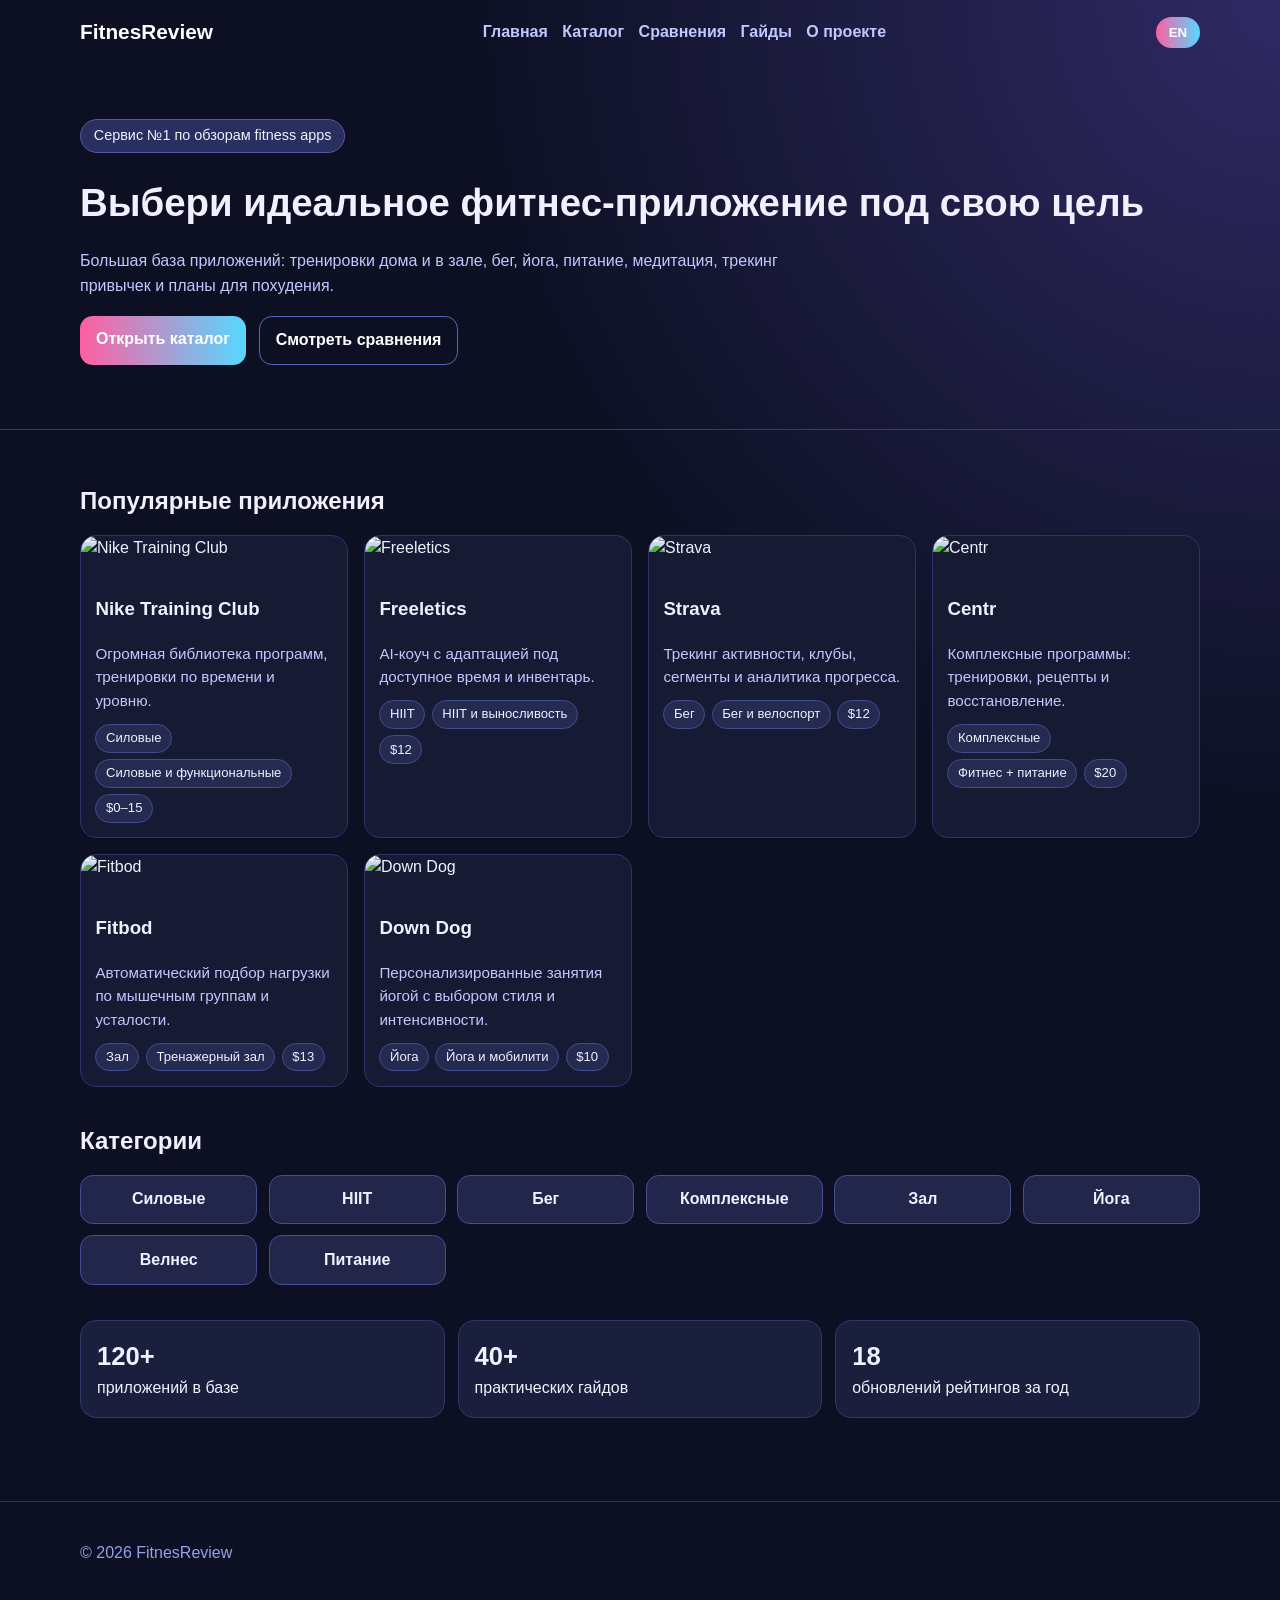
==== index.html @ 7e5b4d59 "Create bilingual multi-page fitness app review website" ====
<!doctype html>
<html lang="ru">
  <head>
    <meta charset="UTF-8" />
    <meta name="viewport" content="width=device-width, initial-scale=1.0" />
    <title>FitnesReview — Обзор фитнес‑приложений</title>
    <link rel="stylesheet" href="styles.css" />
  </head>
  <body data-page="home">
    <header class="hero">
      <nav class="top-nav container">
        <a href="index.html" class="brand">FitnesReview</a>
        <div class="nav-links">
          <a data-i18n="nav.home" href="index.html">Главная</a>
          <a data-i18n="nav.catalog" href="apps.html">Каталог</a>
          <a data-i18n="nav.compare" href="compare.html">Сравнения</a>
          <a data-i18n="nav.guides" href="guides.html">Гайды</a>
          <a data-i18n="nav.about" href="about.html">О проекте</a>
        </div>
        <button id="langToggle" class="lang-toggle">EN</button>
      </nav>
      <section class="container hero-content">
        <p class="badge" data-i18n="hero.badge">Сервис №1 по обзорам fitness apps</p>
        <h1 data-i18n="hero.title">Выбери идеальное фитнес‑приложение под свою цель</h1>
        <p class="hero-lead" data-i18n="hero.lead">
          Большая база приложений: тренировки дома и в зале, бег, йога, питание,
          медитация, трекинг привычек и планы для похудения.
        </p>
        <div class="hero-actions">
          <a href="apps.html" class="btn btn-primary" data-i18n="hero.primary">Открыть каталог</a>
          <a href="compare.html" class="btn btn-secondary" data-i18n="hero.secondary">Смотреть сравнения</a>
        </div>
      </section>
    </header>

    <main class="container space-y">
      <section>
        <h2 data-i18n="section.popular">Популярные приложения</h2>
        <div id="featuredGrid" class="cards-grid"></div>
      </section>

      <section>
        <h2 data-i18n="section.categories">Категории</h2>
        <div id="categoryGrid" class="category-grid"></div>
      </section>

      <section class="stats-panel">
        <div>
          <strong>120+</strong>
          <span data-i18n="stats.apps">приложений в базе</span>
        </div>
        <div>
          <strong>40+</strong>
          <span data-i18n="stats.guides">практических гайдов</span>
        </div>
        <div>
          <strong>18</strong>
          <span data-i18n="stats.updated">обновлений рейтингов за год</span>
        </div>
      </section>
    </main>

    <footer class="footer">
      <div class="container">
        <p>© 2026 FitnesReview</p>
      </div>
    </footer>

    <script src="data.js"></script>
    <script src="script.js"></script>
  </body>
</html>
---- styles.css ----
:root {
  --bg: #0d1023;
  --panel: #171a33;
  --text: #eff1ff;
  --muted: #c1c7ff;
  --accent: #ff5fa2;
  --accent2: #56d8ff;
}

* { box-sizing: border-box; }
body {
  margin: 0;
  font-family: Inter, Segoe UI, Roboto, Arial, sans-serif;
  color: var(--text);
  background: radial-gradient(circle at top right, #2f2a64, var(--bg) 40%);
  line-height: 1.55;
}

.container {
  width: min(1120px, 92vw);
  margin: 0 auto;
}

.top-nav {
  display: flex;
  align-items: center;
  justify-content: space-between;
  padding: 1rem 0;
  gap: 1rem;
}

.brand {
  color: #fff;
  text-decoration: none;
  font-weight: 800;
  font-size: 1.3rem;
}

.nav-links {
  display: flex;
  gap: .9rem;
  flex-wrap: wrap;
}

.nav-links a {
  color: var(--muted);
  text-decoration: none;
  font-weight: 600;
}

.nav-links a:hover { color: #fff; }

.lang-toggle {
  border: 0;
  background: linear-gradient(90deg, var(--accent), var(--accent2));
  color: #fff;
  padding: .5rem .8rem;
  border-radius: 999px;
  font-weight: 700;
  cursor: pointer;
}

.hero,
.sub-hero {
  padding-bottom: 1rem;
  border-bottom: 1px solid #373c6e;
}

.hero-content { padding: 2.5rem 0 3rem; }
.hero h1,
.sub-hero h1 { font-size: clamp(2rem, 3vw, 3.1rem); margin: .4rem 0 1rem; }
.hero-lead { max-width: 760px; color: var(--muted); }

.badge {
  display: inline-block;
  background: #2a2f5f;
  border: 1px solid #4f57a6;
  padding: .3rem .8rem;
  border-radius: 999px;
  font-size: .9rem;
}

.hero-actions { display: flex; gap: .8rem; flex-wrap: wrap; margin-top: 1.1rem; }

.btn {
  text-decoration: none;
  border-radius: .8rem;
  padding: .7rem 1rem;
  font-weight: 700;
}

.btn-primary { background: linear-gradient(90deg, var(--accent), var(--accent2)); color: #fff; }
.btn-secondary { border: 1px solid #5c64bc; color: #fff; }

.space-y { padding: 2rem 0 3rem; }
.space-y section { margin-bottom: 2.2rem; }

h2 { margin-bottom: 1rem; }

.cards-grid {
  display: grid;
  grid-template-columns: repeat(auto-fit, minmax(240px, 1fr));
  gap: 1rem;
}

.card {
  background: var(--panel);
  border: 1px solid #2d336a;
  border-radius: 1rem;
  overflow: hidden;
}

.card img {
  width: 100%;
  height: 170px;
  object-fit: cover;
}

.card .content { padding: .9rem; }
.card p { color: var(--muted); margin: .4rem 0 0; font-size: .95rem; }

.meta {
  margin-top: .7rem;
  display: flex;
  flex-wrap: wrap;
  gap: .4rem;
}

.chip {
  background: #252a50;
  border: 1px solid #424b8c;
  border-radius: 999px;
  padding: .2rem .6rem;
  font-size: .82rem;
}

.category-grid {
  display: grid;
  grid-template-columns: repeat(auto-fit, minmax(160px, 1fr));
  gap: .7rem;
}

.category-pill {
  text-align: center;
  border-radius: .8rem;
  padding: .7rem;
  border: 1px solid #454e96;
  background: #21264a;
  font-weight: 700;
}

.stats-panel {
  display: grid;
  grid-template-columns: repeat(3, 1fr);
  gap: .8rem;
}

.stats-panel > div,
.info-panel {
  background: #1a1f3d;
  border-radius: 1rem;
  border: 1px solid #323768;
  padding: 1rem;
}

.stats-panel strong { font-size: 1.6rem; display: block; }

.footer {
  border-top: 1px solid #2e3362;
  color: #97a0ec;
  padding: 1.4rem 0;
}

.compare-table {
  width: 100%;
  border-collapse: collapse;
  background: #191e3a;
  border: 1px solid #2f3768;
  border-radius: 1rem;
  overflow: hidden;
}

.compare-table th,
.compare-table td {
  padding: .8rem;
  border-bottom: 1px solid #2f3768;
  text-align: left;
}

.filter-bar {
  display: flex;
  align-items: center;
  gap: .8rem;
}

select {
  background: #21264a;
  color: #fff;
  border: 1px solid #4a54a0;
  padding: .4rem;
  border-radius: .5rem;
}

@media (max-width: 760px) {
  .stats-panel { grid-template-columns: 1fr; }
  .top-nav { flex-direction: column; align-items: flex-start; }
}
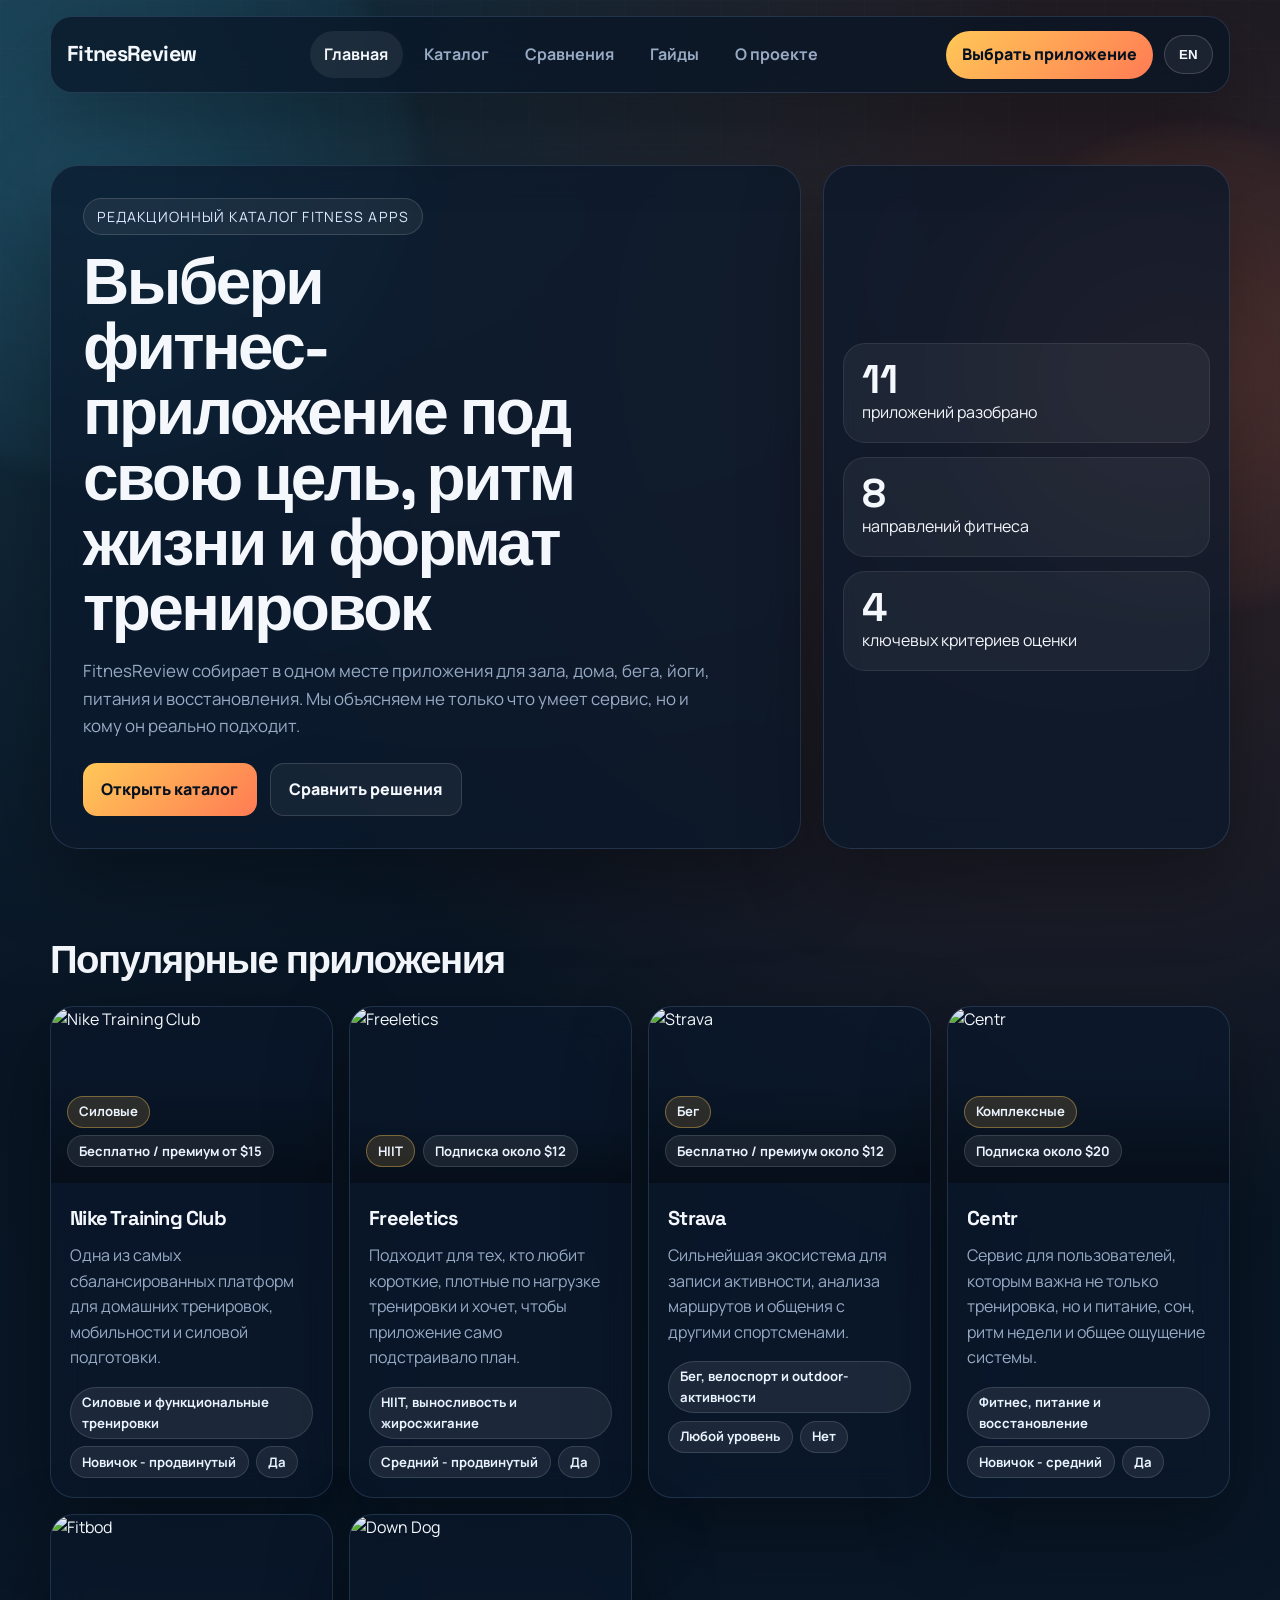
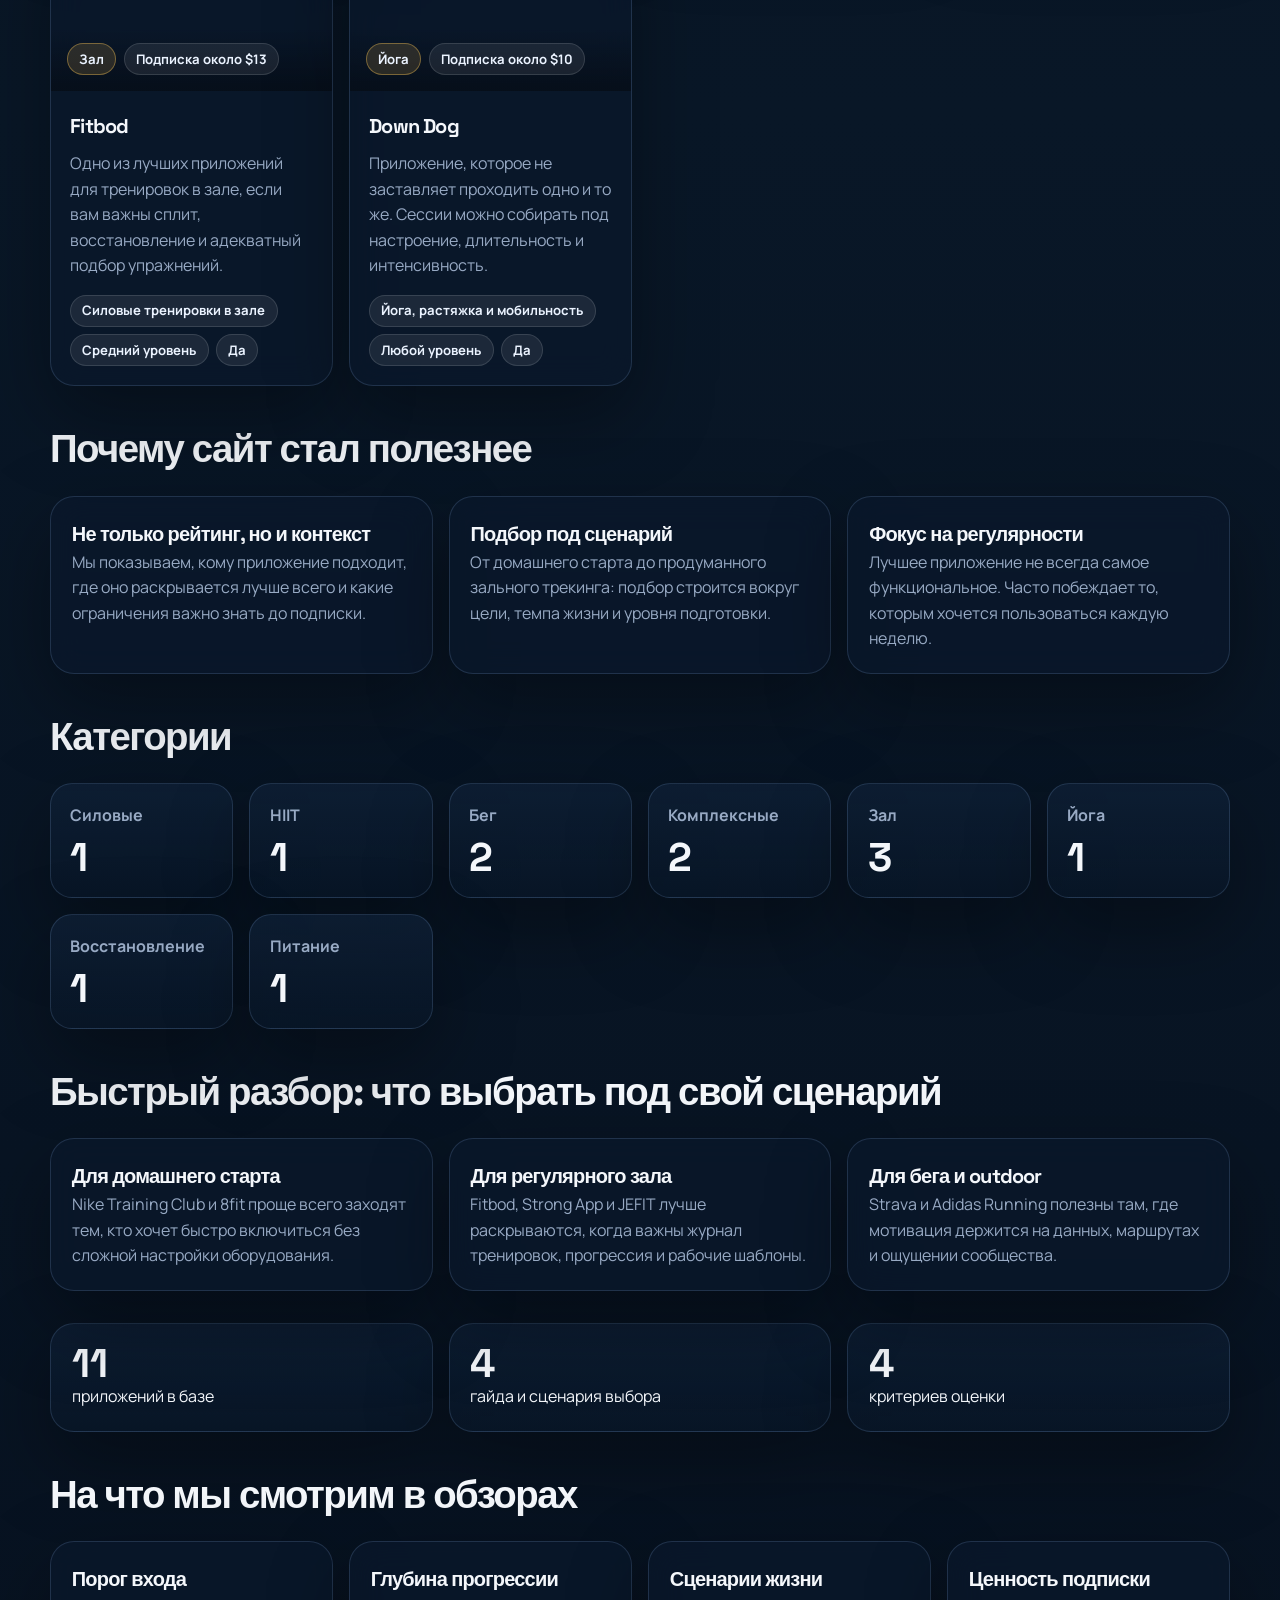
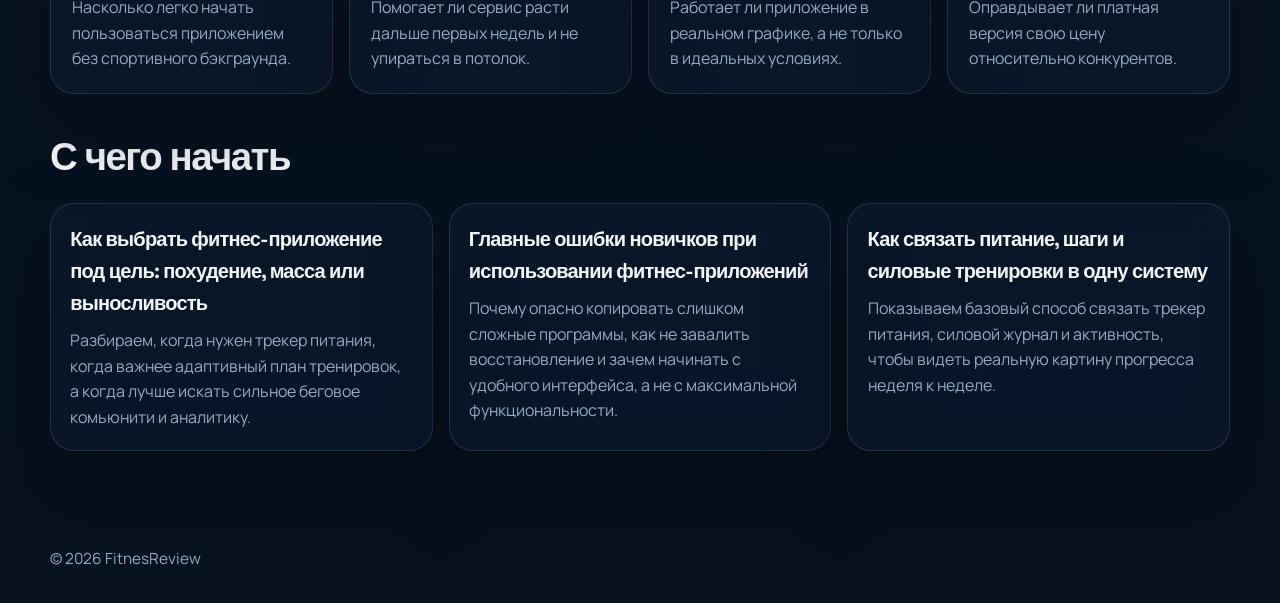
==== commit 4501d6bf: "Добавил изменения" ====
--- a/index.html
+++ b/index.html
@@ -3,33 +3,65 @@
   <head>
     <meta charset="UTF-8" />
     <meta name="viewport" content="width=device-width, initial-scale=1.0" />
-    <title>FitnesReview — Обзор фитнес‑приложений</title>
+    <title>FitnesReview - Обзор фитнес-приложений</title>
+    <link rel="preconnect" href="https://fonts.googleapis.com" />
+    <link rel="preconnect" href="https://fonts.gstatic.com" crossorigin />
+    <link
+      href="https://fonts.googleapis.com/css2?family=Manrope:wght@400;500;600;700;800&family=Space+Grotesk:wght@500;700&display=swap"
+      rel="stylesheet"
+    />
     <link rel="stylesheet" href="styles.css" />
   </head>
   <body data-page="home">
+    <div class="site-bg" aria-hidden="true">
+      <span class="bg-orb bg-orb-1"></span>
+      <span class="bg-orb bg-orb-2"></span>
+      <span class="bg-grid"></span>
+    </div>
+
     <header class="hero">
       <nav class="top-nav container">
         <a href="index.html" class="brand">FitnesReview</a>
         <div class="nav-links">
-          <a data-i18n="nav.home" href="index.html">Главная</a>
-          <a data-i18n="nav.catalog" href="apps.html">Каталог</a>
-          <a data-i18n="nav.compare" href="compare.html">Сравнения</a>
-          <a data-i18n="nav.guides" href="guides.html">Гайды</a>
-          <a data-i18n="nav.about" href="about.html">О проекте</a>
+          <a data-page="home" data-i18n="nav.home" href="index.html">Главная</a>
+          <a data-page="apps" data-i18n="nav.catalog" href="apps.html">Каталог</a>
+          <a data-page="compare" data-i18n="nav.compare" href="compare.html">Сравнения</a>
+          <a data-page="guides" data-i18n="nav.guides" href="guides.html">Гайды</a>
+          <a data-page="about" data-i18n="nav.about" href="about.html">О проекте</a>
         </div>
-        <button id="langToggle" class="lang-toggle">EN</button>
+        <div class="nav-actions">
+          <a class="nav-cta" data-i18n="nav.cta" href="apps.html">Выбрать приложение</a>
+          <button id="langToggle" class="lang-toggle" type="button">EN</button>
+        </div>
       </nav>
+
       <section class="container hero-content">
-        <p class="badge" data-i18n="hero.badge">Сервис №1 по обзорам fitness apps</p>
-        <h1 data-i18n="hero.title">Выбери идеальное фитнес‑приложение под свою цель</h1>
-        <p class="hero-lead" data-i18n="hero.lead">
-          Большая база приложений: тренировки дома и в зале, бег, йога, питание,
-          медитация, трекинг привычек и планы для похудения.
-        </p>
-        <div class="hero-actions">
-          <a href="apps.html" class="btn btn-primary" data-i18n="hero.primary">Открыть каталог</a>
-          <a href="compare.html" class="btn btn-secondary" data-i18n="hero.secondary">Смотреть сравнения</a>
+        <div class="hero-copy">
+          <p class="badge" data-i18n="hero.badge">Редакционный каталог fitness apps</p>
+          <h1 data-i18n="hero.title">Выбери фитнес-приложение под свою цель, ритм жизни и формат тренировок</h1>
+          <p class="hero-lead" data-i18n="hero.lead">
+            FitnesReview собирает в одном месте приложения для зала, дома, бега, йоги, питания и восстановления. Мы объясняем не только что умеет сервис, но и кому он реально подходит.
+          </p>
+          <div class="hero-actions">
+            <a href="apps.html" class="btn btn-primary" data-i18n="hero.primary">Открыть каталог</a>
+            <a href="compare.html" class="btn btn-secondary" data-i18n="hero.secondary">Сравнить решения</a>
+          </div>
         </div>
+
+        <aside class="hero-panel">
+          <div class="hero-stat">
+            <strong>11</strong>
+            <span data-i18n="hero.stat1">приложений разобрано</span>
+          </div>
+          <div class="hero-stat">
+            <strong>8</strong>
+            <span data-i18n="hero.stat2">направлений фитнеса</span>
+          </div>
+          <div class="hero-stat">
+            <strong>4</strong>
+            <span data-i18n="hero.stat3">ключевых критериев оценки</span>
+          </div>
+        </aside>
       </section>
     </header>
 
@@ -40,23 +72,43 @@
       </section>
 
       <section>
+        <h2 data-i18n="section.highlights">Почему сайт стал полезнее</h2>
+        <div id="highlightsGrid" class="info-grid"></div>
+      </section>
+
+      <section>
         <h2 data-i18n="section.categories">Категории</h2>
         <div id="categoryGrid" class="category-grid"></div>
       </section>
 
+      <section>
+        <h2 data-i18n="section.spotlight">Быстрый разбор: что выбрать под свой сценарий</h2>
+        <div id="spotlightGrid" class="info-grid spotlight-grid"></div>
+      </section>
+
       <section class="stats-panel">
         <div>
-          <strong>120+</strong>
+          <strong>11</strong>
           <span data-i18n="stats.apps">приложений в базе</span>
         </div>
         <div>
-          <strong>40+</strong>
-          <span data-i18n="stats.guides">практических гайдов</span>
+          <strong>4</strong>
+          <span data-i18n="stats.guides">гайда и сценария выбора</span>
         </div>
         <div>
-          <strong>18</strong>
-          <span data-i18n="stats.updated">обновлений рейтингов за год</span>
+          <strong>4</strong>
+          <span data-i18n="stats.updated">критериев оценки</span>
         </div>
+      </section>
+
+      <section>
+        <h2 data-i18n="section.metrics">На что мы смотрим в обзорах</h2>
+        <div id="metricsGrid" class="info-grid metrics-grid"></div>
+      </section>
+
+      <section>
+        <h2 data-i18n="section.guides">С чего начать</h2>
+        <div id="guidesPreview" class="cards-grid"></div>
       </section>
     </main>
 
--- a/styles.css
+++ b/styles.css
@@ -1,207 +1,681 @@
 :root {
-  --bg: #0d1023;
-  --panel: #171a33;
-  --text: #eff1ff;
-  --muted: #c1c7ff;
-  --accent: #ff5fa2;
-  --accent2: #56d8ff;
-}
-
-* { box-sizing: border-box; }
+  --bg: #07111f;
+  --bg-soft: #0d1b30;
+  --panel: rgba(10, 24, 43, 0.72);
+  --panel-strong: rgba(12, 28, 48, 0.92);
+  --panel-border: rgba(158, 197, 255, 0.16);
+  --text: #f4f7fb;
+  --muted: #98aac4;
+  --accent: #ff7b54;
+  --accent-soft: #ffc857;
+  --accent-cold: #56d5ff;
+  --shadow: 0 30px 80px rgba(0, 0, 0, 0.34);
+}
+
+* {
+  box-sizing: border-box;
+}
+
+html {
+  scroll-behavior: smooth;
+}
+
 body {
   margin: 0;
-  font-family: Inter, Segoe UI, Roboto, Arial, sans-serif;
+  min-height: 100vh;
+  font-family: "Manrope", "Segoe UI", sans-serif;
+  line-height: 1.6;
   color: var(--text);
-  background: radial-gradient(circle at top right, #2f2a64, var(--bg) 40%);
-  line-height: 1.55;
+  background:
+    radial-gradient(circle at top left, rgba(86, 213, 255, 0.18), transparent 26%),
+    radial-gradient(circle at 85% 10%, rgba(255, 123, 84, 0.18), transparent 24%),
+    linear-gradient(180deg, #08121f 0%, #091727 45%, #07111f 100%);
+  overflow-x: hidden;
+}
+
+a {
+  color: inherit;
+}
+
+img {
+  display: block;
+}
+
+.site-bg {
+  position: fixed;
+  inset: 0;
+  pointer-events: none;
+  overflow: hidden;
+  z-index: -1;
+}
+
+.bg-orb {
+  position: absolute;
+  border-radius: 999px;
+  filter: blur(10px);
+  opacity: 0.75;
+  animation: floatOrb 16s ease-in-out infinite;
+}
+
+.bg-orb-1 {
+  width: 38rem;
+  height: 38rem;
+  left: -12rem;
+  top: -8rem;
+  background: radial-gradient(circle, rgba(86, 213, 255, 0.22), rgba(86, 213, 255, 0));
+}
+
+.bg-orb-2 {
+  width: 30rem;
+  height: 30rem;
+  right: -10rem;
+  top: 8rem;
+  background: radial-gradient(circle, rgba(255, 123, 84, 0.22), rgba(255, 123, 84, 0));
+  animation-delay: -7s;
+}
+
+.bg-grid {
+  position: absolute;
+  inset: 0;
+  background-image:
+    linear-gradient(rgba(255, 255, 255, 0.035) 1px, transparent 1px),
+    linear-gradient(90deg, rgba(255, 255, 255, 0.035) 1px, transparent 1px);
+  background-size: 48px 48px;
+  mask-image: linear-gradient(180deg, rgba(255, 255, 255, 0.35), transparent 75%);
 }
 
 .container {
-  width: min(1120px, 92vw);
+  width: min(1180px, calc(100vw - 32px));
   margin: 0 auto;
 }
 
 .top-nav {
+  position: sticky;
+  top: 16px;
+  z-index: 10;
   display: flex;
   align-items: center;
   justify-content: space-between;
-  padding: 1rem 0;
   gap: 1rem;
+  padding: 0.85rem 1rem;
+  margin-top: 1rem;
+  border: 1px solid var(--panel-border);
+  border-radius: 22px;
+  background: rgba(8, 20, 37, 0.72);
+  box-shadow: var(--shadow);
+  backdrop-filter: blur(18px);
 }
 
 .brand {
-  color: #fff;
+  text-decoration: none;
+  font-family: "Space Grotesk", sans-serif;
+  font-size: 1.35rem;
+  font-weight: 700;
+  letter-spacing: -0.03em;
+}
+
+.nav-links {
+  display: flex;
+  gap: 0.45rem;
+  flex-wrap: wrap;
+  justify-content: center;
+}
+
+.nav-links a,
+.nav-cta,
+.lang-toggle {
+  border-radius: 999px;
+  transition: 0.25s ease;
+}
+
+.nav-links a {
+  padding: 0.65rem 0.9rem;
+  text-decoration: none;
+  color: var(--muted);
+  font-weight: 700;
+}
+
+.nav-links a:hover,
+.nav-links a.is-active {
+  color: var(--text);
+  background: rgba(255, 255, 255, 0.07);
+}
+
+.nav-actions {
+  display: flex;
+  align-items: center;
+  gap: 0.65rem;
+}
+
+.nav-cta {
+  text-decoration: none;
+  padding: 0.7rem 1rem;
+  font-weight: 800;
+  color: #05111f;
+  background: linear-gradient(135deg, var(--accent-soft), var(--accent));
+}
+
+.nav-cta:hover,
+.btn:hover {
+  transform: translateY(-1px);
+  filter: brightness(1.05);
+}
+
+.lang-toggle {
+  border: 1px solid rgba(255, 255, 255, 0.16);
+  background: rgba(255, 255, 255, 0.06);
+  color: var(--text);
+  padding: 0.7rem 0.9rem;
+  font-weight: 800;
+  cursor: pointer;
+}
+
+.hero,
+.sub-hero {
+  padding-bottom: 1.5rem;
+}
+
+.hero-content,
+.sub-hero-content {
+  padding: 4.5rem 0 2rem;
+}
+
+.hero-content {
+  display: grid;
+  grid-template-columns: minmax(0, 1.2fr) minmax(300px, 0.65fr);
+  gap: 1.4rem;
+  align-items: stretch;
+}
+
+.hero-copy,
+.hero-panel,
+.info-panel,
+.card,
+.app-review-card,
+.compare-table {
+  border: 1px solid var(--panel-border);
+  background: var(--panel);
+  box-shadow: var(--shadow);
+  backdrop-filter: blur(16px);
+}
+
+.hero-copy {
+  padding: 2rem;
+  border-radius: 28px;
+}
+
+.hero-panel {
+  display: grid;
+  gap: 0.9rem;
+  padding: 1.2rem;
+  border-radius: 28px;
+  align-content: center;
+}
+
+.hero-stat {
+  padding: 1rem 1.1rem;
+  border-radius: 22px;
+  background: rgba(255, 255, 255, 0.05);
+  border: 1px solid rgba(255, 255, 255, 0.08);
+}
+
+.hero-stat strong,
+.stats-panel strong,
+.category-pill strong {
+  display: block;
+  font-family: "Space Grotesk", sans-serif;
+  font-size: clamp(1.8rem, 4vw, 2.5rem);
+  line-height: 1;
+}
+
+.badge,
+.eyebrow {
+  display: inline-flex;
+  align-items: center;
+  gap: 0.4rem;
+  padding: 0.4rem 0.8rem;
+  border-radius: 999px;
+  border: 1px solid rgba(255, 255, 255, 0.14);
+  background: rgba(255, 255, 255, 0.06);
+  color: #dce8ff;
+  font-size: 0.88rem;
+  text-transform: uppercase;
+  letter-spacing: 0.08em;
+}
+
+.eyebrow {
+  margin-bottom: 0.7rem;
+}
+
+h1,
+h2,
+h3,
+h4 {
+  margin: 0;
+  letter-spacing: -0.04em;
+}
+
+h1,
+h2,
+h3 {
+  font-family: "Space Grotesk", sans-serif;
+}
+
+h1 {
+  margin-top: 0.9rem;
+  font-size: clamp(2.3rem, 5vw, 4.8rem);
+  line-height: 1.02;
+  max-width: 12ch;
+}
+
+h2 {
+  margin-bottom: 1rem;
+  font-size: clamp(1.5rem, 3vw, 2.4rem);
+}
+
+h3 {
+  font-size: 1.25rem;
+}
+
+p {
+  margin: 0;
+}
+
+.hero-lead,
+.sub-hero-lead,
+.review-summary,
+.card p,
+.info-panel p,
+.footer {
+  color: var(--muted);
+}
+
+.hero-lead,
+.sub-hero-lead {
+  max-width: 64ch;
+  margin-top: 1rem;
+  font-size: 1.06rem;
+}
+
+.hero-actions {
+  display: flex;
+  flex-wrap: wrap;
+  gap: 0.8rem;
+  margin-top: 1.5rem;
+}
+
+.btn {
+  display: inline-flex;
+  align-items: center;
+  justify-content: center;
+  min-height: 48px;
+  padding: 0.8rem 1.15rem;
+  border-radius: 14px;
   text-decoration: none;
   font-weight: 800;
-  font-size: 1.3rem;
-}
-
-.nav-links {
+  transition: 0.25s ease;
+}
+
+.btn-primary {
+  color: #06111f;
+  background: linear-gradient(135deg, var(--accent-soft), var(--accent));
+}
+
+.btn-secondary {
+  border: 1px solid rgba(255, 255, 255, 0.14);
+  background: rgba(255, 255, 255, 0.05);
+}
+
+.space-y {
+  padding: 1.5rem 0 4rem;
+}
+
+.space-y section {
+  margin-bottom: 2rem;
+}
+
+.cards-grid,
+.info-grid,
+.apps-review-grid,
+.review-grid,
+.review-columns {
+  display: grid;
+  gap: 1rem;
+}
+
+.cards-grid {
+  grid-template-columns: repeat(auto-fit, minmax(250px, 1fr));
+}
+
+.info-grid,
+.metrics-grid,
+.spotlight-grid {
+  grid-template-columns: repeat(auto-fit, minmax(220px, 1fr));
+}
+
+.apps-review-grid {
+  grid-template-columns: 1fr;
+}
+
+.card,
+.info-panel,
+.app-review-card {
+  border-radius: 24px;
+  overflow: hidden;
+}
+
+.card {
+  transition: transform 0.28s ease, border-color 0.28s ease, box-shadow 0.28s ease;
+}
+
+.card:hover,
+.app-review-card:hover,
+.info-panel:hover {
+  transform: translateY(-4px);
+  border-color: rgba(255, 255, 255, 0.22);
+}
+
+.card-media {
+  position: relative;
+  aspect-ratio: 16 / 10;
+  overflow: hidden;
+}
+
+.card img,
+.app-review-head img {
+  width: 100%;
+  height: 100%;
+  object-fit: cover;
+}
+
+.card img {
+  transition: transform 0.6s ease;
+}
+
+.card:hover img {
+  transform: scale(1.04);
+}
+
+.card-overlay {
+  position: absolute;
+  inset: auto 0 0 0;
   display: flex;
-  gap: .9rem;
+  gap: 0.45rem;
   flex-wrap: wrap;
-}
-
-.nav-links a {
-  color: var(--muted);
-  text-decoration: none;
-  font-weight: 600;
-}
-
-.nav-links a:hover { color: #fff; }
-
-.lang-toggle {
-  border: 0;
-  background: linear-gradient(90deg, var(--accent), var(--accent2));
-  color: #fff;
-  padding: .5rem .8rem;
-  border-radius: 999px;
-  font-weight: 700;
-  cursor: pointer;
-}
-
-.hero,
-.sub-hero {
-  padding-bottom: 1rem;
-  border-bottom: 1px solid #373c6e;
-}
-
-.hero-content { padding: 2.5rem 0 3rem; }
-.hero h1,
-.sub-hero h1 { font-size: clamp(2rem, 3vw, 3.1rem); margin: .4rem 0 1rem; }
-.hero-lead { max-width: 760px; color: var(--muted); }
-
-.badge {
-  display: inline-block;
-  background: #2a2f5f;
-  border: 1px solid #4f57a6;
-  padding: .3rem .8rem;
-  border-radius: 999px;
-  font-size: .9rem;
-}
-
-.hero-actions { display: flex; gap: .8rem; flex-wrap: wrap; margin-top: 1.1rem; }
-
-.btn {
-  text-decoration: none;
-  border-radius: .8rem;
-  padding: .7rem 1rem;
-  font-weight: 700;
-}
-
-.btn-primary { background: linear-gradient(90deg, var(--accent), var(--accent2)); color: #fff; }
-.btn-secondary { border: 1px solid #5c64bc; color: #fff; }
-
-.space-y { padding: 2rem 0 3rem; }
-.space-y section { margin-bottom: 2.2rem; }
-
-h2 { margin-bottom: 1rem; }
-
-.cards-grid {
-  display: grid;
-  grid-template-columns: repeat(auto-fit, minmax(240px, 1fr));
-  gap: 1rem;
-}
-
-.card {
-  background: var(--panel);
-  border: 1px solid #2d336a;
-  border-radius: 1rem;
-  overflow: hidden;
-}
-
-.card img {
-  width: 100%;
-  height: 170px;
-  object-fit: cover;
-}
-
-.card .content { padding: .9rem; }
-.card p { color: var(--muted); margin: .4rem 0 0; font-size: .95rem; }
+  padding: 1rem;
+  background: linear-gradient(180deg, transparent, rgba(6, 13, 23, 0.84));
+}
+
+.content {
+  padding: 1.2rem;
+}
+
+.content h3 {
+  margin-bottom: 0.55rem;
+}
 
 .meta {
-  margin-top: .7rem;
   display: flex;
   flex-wrap: wrap;
-  gap: .4rem;
+  gap: 0.45rem;
+  margin-top: 1rem;
 }
 
 .chip {
-  background: #252a50;
-  border: 1px solid #424b8c;
+  display: inline-flex;
+  align-items: center;
+  min-height: 32px;
+  padding: 0.25rem 0.7rem;
   border-radius: 999px;
-  padding: .2rem .6rem;
-  font-size: .82rem;
+  border: 1px solid rgba(255, 255, 255, 0.12);
+  background: rgba(255, 255, 255, 0.08);
+  color: #ebf3ff;
+  font-size: 0.82rem;
+  font-weight: 700;
+}
+
+.chip-glow {
+  border-color: rgba(255, 200, 87, 0.38);
+  background: rgba(255, 200, 87, 0.14);
 }
 
 .category-grid {
   display: grid;
-  grid-template-columns: repeat(auto-fit, minmax(160px, 1fr));
-  gap: .7rem;
+  grid-template-columns: repeat(auto-fit, minmax(170px, 1fr));
+  gap: 1rem;
 }
 
 .category-pill {
-  text-align: center;
-  border-radius: .8rem;
-  padding: .7rem;
-  border: 1px solid #454e96;
-  background: #21264a;
+  display: grid;
+  gap: 0.55rem;
+  padding: 1.2rem;
+  border-radius: 22px;
+  border: 1px solid var(--panel-border);
+  background: linear-gradient(180deg, rgba(14, 31, 53, 0.82), rgba(8, 22, 39, 0.72));
+  box-shadow: var(--shadow);
+}
+
+.category-pill span {
+  color: var(--muted);
   font-weight: 700;
 }
 
 .stats-panel {
   display: grid;
-  grid-template-columns: repeat(3, 1fr);
-  gap: .8rem;
-}
-
-.stats-panel > div,
-.info-panel {
-  background: #1a1f3d;
-  border-radius: 1rem;
-  border: 1px solid #323768;
+  grid-template-columns: repeat(3, minmax(0, 1fr));
+  gap: 1rem;
+}
+
+.stats-panel > div {
+  padding: 1.3rem;
+  border-radius: 24px;
+  border: 1px solid var(--panel-border);
+  background: linear-gradient(180deg, rgba(14, 31, 53, 0.82), rgba(8, 22, 39, 0.72));
+  box-shadow: var(--shadow);
+}
+
+.highlight-card,
+.spotlight-card,
+.metric-card {
+  padding: 1.3rem;
+}
+
+.filter-bar {
+  display: flex;
+  align-items: center;
+  gap: 0.8rem;
+  flex-wrap: wrap;
+  padding: 1.1rem 1.2rem;
+  border-radius: 22px;
+  border: 1px solid var(--panel-border);
+  background: rgba(10, 24, 43, 0.64);
+  box-shadow: var(--shadow);
+}
+
+select {
+  min-height: 44px;
+  padding: 0.7rem 0.9rem;
+  border: 1px solid rgba(255, 255, 255, 0.14);
+  border-radius: 14px;
+  background: rgba(255, 255, 255, 0.08);
+  color: var(--text);
+  font: inherit;
+}
+
+.app-review-card {
+  padding: 1.2rem;
+}
+
+.app-review-head {
+  display: grid;
+  grid-template-columns: minmax(0, 1fr) 280px;
+  gap: 1rem;
+  align-items: stretch;
+}
+
+.app-review-head img {
+  border-radius: 20px;
+  min-height: 220px;
+}
+
+.review-grid {
+  grid-template-columns: repeat(4, minmax(0, 1fr));
+  margin-top: 1rem;
+}
+
+.compact {
   padding: 1rem;
 }
 
-.stats-panel strong { font-size: 1.6rem; display: block; }
-
-.footer {
-  border-top: 1px solid #2e3362;
-  color: #97a0ec;
-  padding: 1.4rem 0;
+.compact h4,
+.review-list h4 {
+  margin-bottom: 0.45rem;
+  font-size: 0.95rem;
+  letter-spacing: 0.01em;
+}
+
+.review-editorial {
+  margin-top: 1rem;
+  padding: 1rem 1.1rem;
+  border-radius: 18px;
+  background: rgba(255, 255, 255, 0.05);
+  color: #dce8ff;
+}
+
+.review-columns {
+  grid-template-columns: repeat(3, minmax(0, 1fr));
+  margin-top: 1rem;
+}
+
+.review-list {
+  padding: 1rem 1.05rem;
+  border-radius: 18px;
+  border: 1px solid rgba(255, 255, 255, 0.08);
+  background: rgba(255, 255, 255, 0.04);
+}
+
+.review-list-muted {
+  background: rgba(255, 123, 84, 0.08);
+}
+
+.review-list ul {
+  margin: 0;
+  padding-left: 1.1rem;
+  color: var(--muted);
+}
+
+.review-list li + li {
+  margin-top: 0.45rem;
+}
+
+.empty-state {
+  padding: 1.4rem;
+  border-radius: 20px;
+  border: 1px dashed rgba(255, 255, 255, 0.22);
+  color: var(--muted);
+  text-align: center;
 }
 
 .compare-table {
   width: 100%;
   border-collapse: collapse;
-  background: #191e3a;
-  border: 1px solid #2f3768;
-  border-radius: 1rem;
   overflow: hidden;
 }
 
 .compare-table th,
 .compare-table td {
-  padding: .8rem;
-  border-bottom: 1px solid #2f3768;
+  padding: 1rem;
   text-align: left;
-}
-
-.filter-bar {
-  display: flex;
-  align-items: center;
-  gap: .8rem;
-}
-
-select {
-  background: #21264a;
-  color: #fff;
-  border: 1px solid #4a54a0;
-  padding: .4rem;
-  border-radius: .5rem;
+  border-bottom: 1px solid rgba(255, 255, 255, 0.08);
+}
+
+.compare-table th {
+  color: #dce8ff;
+}
+
+.footer {
+  padding: 0 0 2rem;
+  font-size: 0.96rem;
+}
+
+.reveal {
+  animation: fadeUp 0.7s ease both;
+}
+
+@keyframes floatOrb {
+  0%,
+  100% {
+    transform: translate3d(0, 0, 0) scale(1);
+  }
+  50% {
+    transform: translate3d(0, 28px, 0) scale(1.05);
+  }
+}
+
+@keyframes fadeUp {
+  from {
+    opacity: 0;
+    transform: translateY(18px);
+  }
+  to {
+    opacity: 1;
+    transform: translateY(0);
+  }
+}
+
+@media (max-width: 980px) {
+  .hero-content,
+  .app-review-head,
+  .review-grid,
+  .review-columns {
+    grid-template-columns: 1fr;
+  }
+
+  .top-nav {
+    position: relative;
+    top: 0;
+  }
 }
 
 @media (max-width: 760px) {
-  .stats-panel { grid-template-columns: 1fr; }
-  .top-nav { flex-direction: column; align-items: flex-start; }
-}
+  .container {
+    width: min(100vw - 20px, 1180px);
+  }
+
+  .top-nav {
+    align-items: stretch;
+    flex-direction: column;
+  }
+
+  .nav-links,
+  .nav-actions {
+    width: 100%;
+    justify-content: space-between;
+  }
+
+  .nav-actions {
+    flex-wrap: wrap;
+  }
+
+  .nav-cta,
+  .lang-toggle {
+    flex: 1 1 140px;
+    text-align: center;
+  }
+
+  .hero-copy,
+  .hero-panel,
+  .app-review-card,
+  .filter-bar {
+    padding: 1rem;
+  }
+
+  .stats-panel {
+    grid-template-columns: 1fr;
+  }
+
+  .compare-table {
+    display: block;
+    overflow-x: auto;
+  }
+}
